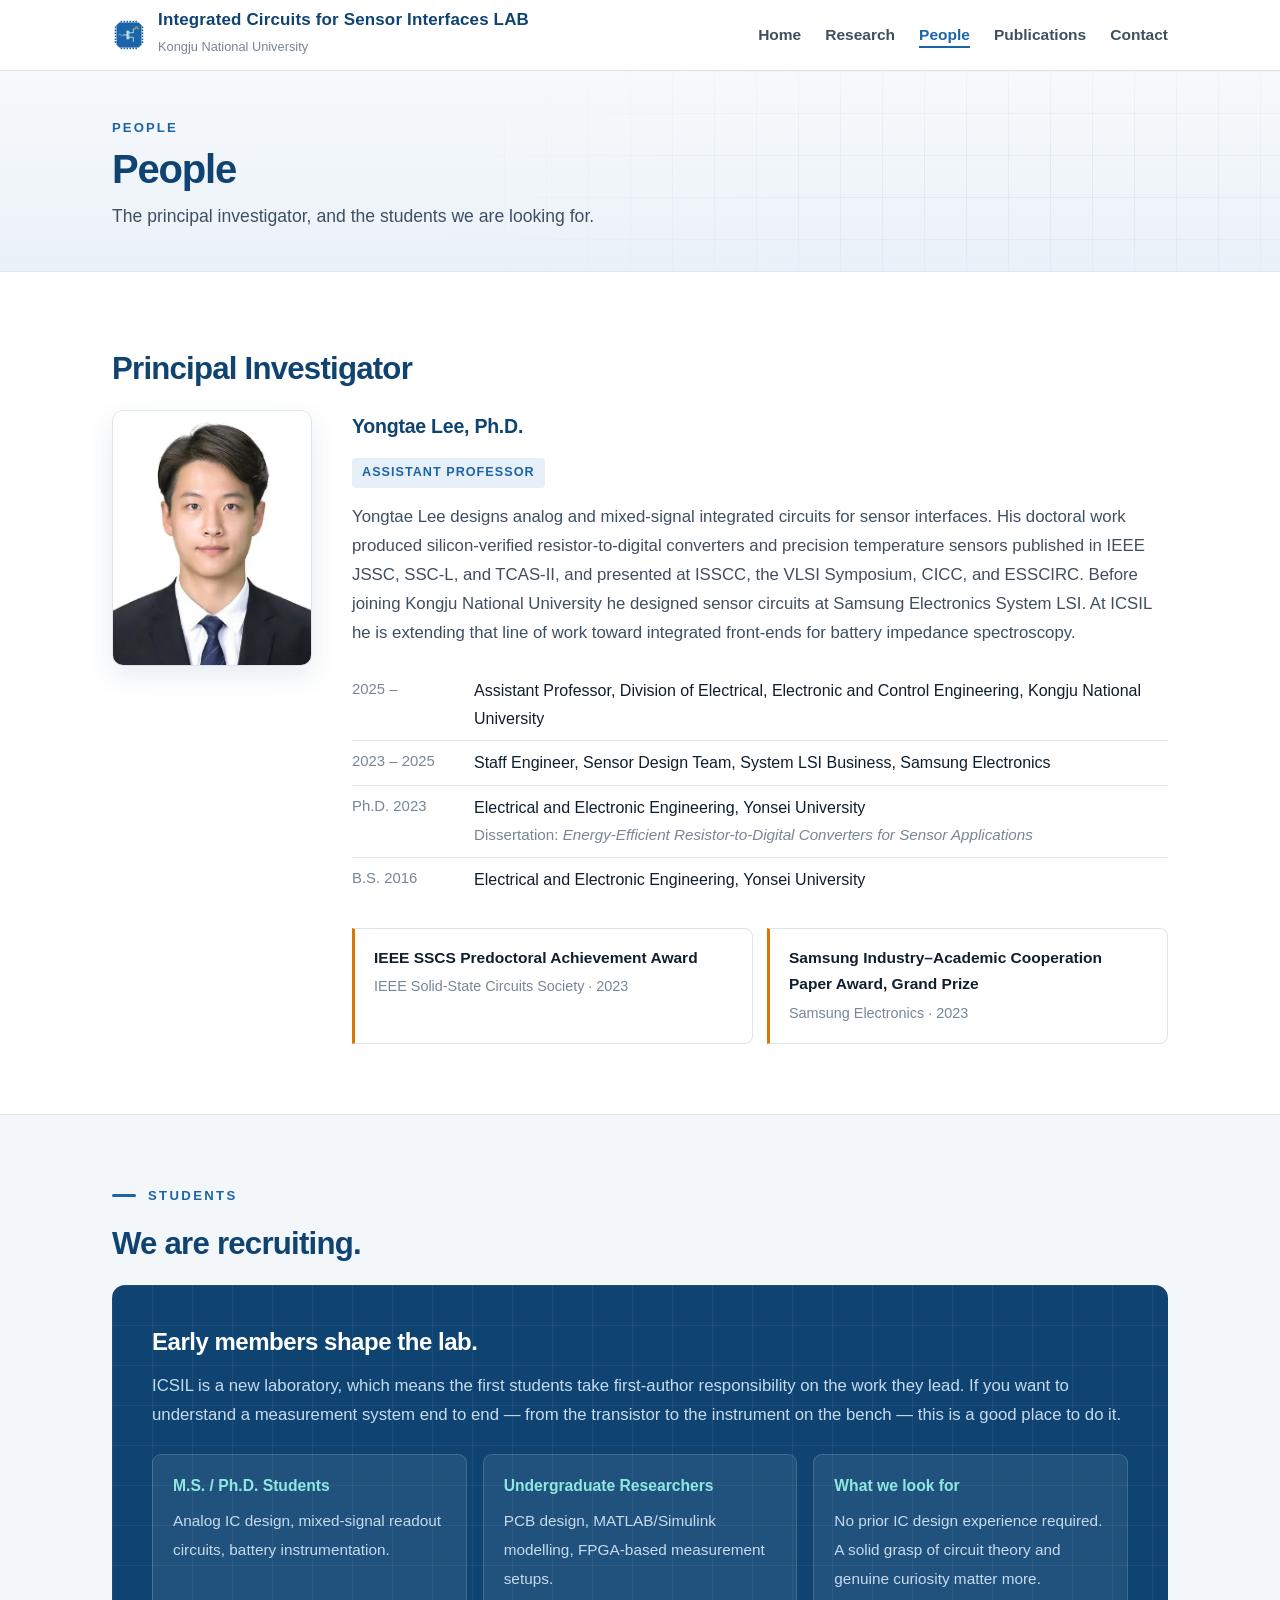
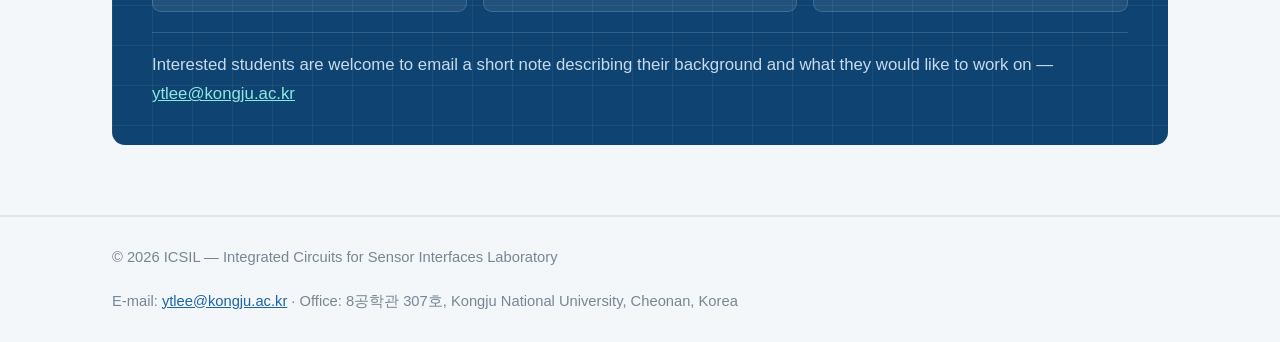
==== people.html @ d22d19e4 "Add files via upload" ====
<!DOCTYPE html>
<html lang="en">
<head>
<meta charset="UTF-8">
<meta name="viewport" content="width=device-width, initial-scale=1.0">
<title>People — ICSIL</title>
<meta name="description" content="ICSIL at Kongju National University designs low-power CMOS analog front-ends for sensor interfaces.">
<link rel="icon" href="img/favicon.svg" type="image/svg+xml">
<link rel="stylesheet" href="style.css">
</head>
<body>
<nav>
  <div class="wrap">
    <a class="brand" href="index.html">
      <svg viewBox="0 0 300 300" aria-hidden="true">
        <g fill="#1b64a8">
          <rect x="76" y="24" width="14" height="15" rx="2"/><rect x="102" y="24" width="14" height="15" rx="2"/>
          <rect x="128" y="24" width="14" height="15" rx="2"/><rect x="154" y="24" width="14" height="15" rx="2"/>
          <rect x="180" y="24" width="14" height="15" rx="2"/><rect x="206" y="24" width="14" height="15" rx="2"/>
          <rect x="76" y="261" width="14" height="15" rx="2"/><rect x="102" y="261" width="14" height="15" rx="2"/>
          <rect x="128" y="261" width="14" height="15" rx="2"/><rect x="154" y="261" width="14" height="15" rx="2"/>
          <rect x="180" y="261" width="14" height="15" rx="2"/><rect x="206" y="261" width="14" height="15" rx="2"/>
          <rect x="24" y="76" width="15" height="14" rx="2"/><rect x="24" y="102" width="15" height="14" rx="2"/>
          <rect x="24" y="128" width="15" height="14" rx="2"/><rect x="24" y="154" width="15" height="14" rx="2"/>
          <rect x="24" y="180" width="15" height="14" rx="2"/><rect x="24" y="206" width="15" height="14" rx="2"/>
          <rect x="261" y="76" width="15" height="14" rx="2"/><rect x="261" y="102" width="15" height="14" rx="2"/>
          <rect x="261" y="128" width="15" height="14" rx="2"/><rect x="261" y="154" width="15" height="14" rx="2"/>
          <rect x="261" y="180" width="15" height="14" rx="2"/><rect x="261" y="206" width="15" height="14" rx="2"/>
        </g>
        <path d="M64 40 H236 L260 64 V236 L236 260 H64 L40 236 V64 Z" fill="#1b64a8"/>
        <path d="M60 150 q9 -17 18 0 t18 0" fill="none" stroke="#9defe4" stroke-width="5" stroke-linecap="round"/>
        <line x1="100" y1="150" x2="134" y2="150" stroke="#fff" stroke-width="6" stroke-linecap="round"/>
        <line x1="134" y1="116" x2="134" y2="184" stroke="#fff" stroke-width="10" stroke-linecap="round"/>
        <line x1="148" y1="116" x2="148" y2="184" stroke="#9defe4" stroke-width="10" stroke-linecap="round"/>
        <path d="M148 130 H188 V96" fill="none" stroke="#fff" stroke-width="6" stroke-linecap="round" stroke-linejoin="round"/>
        <path d="M148 170 H188 V206" fill="none" stroke="#fff" stroke-width="6" stroke-linecap="round" stroke-linejoin="round"/>
        <path d="M196 96 h13 v-18 h14 v18 h13" fill="none" stroke="#ffbe52" stroke-width="6" stroke-linecap="round" stroke-linejoin="round"/>
      </svg>
      <span><b>Integrated Circuits for Sensor Interfaces LAB</b><i>Kongju National University</i></span>
    </a>
    <ul class="navlinks">
      <li><a href="index.html">Home</a></li>
      <li><a href="research.html">Research</a></li>
      <li><a class="active" href="people.html">People</a></li>
      <li><a href="publications.html">Publications</a></li>
      <li><a href="contact.html">Contact</a></li>
    </ul>
  </div>
</nav>

<header class="pagehead">
  <div class="wrap">
    <div class="crumb">People</div>
    <h1>People</h1>
      <p>The principal investigator, and the students we are looking for.</p>
  </div>
</header>
<section id="pi">
  <div class="wrap">
    <p class="sechead">Principal Investigator</p>
    <div class="pi">
      <img class="photo" src="증명사진.png" alt="Portrait of Professor Yongtae Lee">
      <div>
        <h3>Yongtae Lee, Ph.D.</h3>
        <span class="role">Assistant Professor</span>
        <p style="font-size:1.05rem;color:var(--ink-soft)">
          Yongtae Lee designs analog and mixed-signal integrated circuits for sensor interfaces.
          His doctoral work produced silicon-verified resistor-to-digital converters and precision
          temperature sensors published in IEEE JSSC, SSC-L, and TCAS-II, and presented at ISSCC,
          the VLSI Symposium, CICC, and ESSCIRC. Before joining Kongju National University he
          designed sensor circuits at Samsung Electronics System LSI. At ICSIL he is extending that
          line of work toward integrated front-ends for battery impedance spectroscopy.
        </p>
        <ul class="cv">
          <li><span class="yr">2025 &ndash;</span><span>Assistant Professor, Division of Electrical, Electronic and Control Engineering, Kongju National University</span></li>
          <li><span class="yr">2023 &ndash; 2025</span><span>Staff Engineer, Sensor Design Team, System LSI Business, Samsung Electronics</span></li>
          <li><span class="yr">Ph.D. 2023</span><span>Electrical and Electronic Engineering, Yonsei University<br><span style="color:var(--ink-faint);font-size:.95rem">Dissertation: <em>Energy-Efficient Resistor-to-Digital Converters for Sensor Applications</em></span></span></li>
          <li><span class="yr">B.S. 2016</span><span>Electrical and Electronic Engineering, Yonsei University</span></li>
        </ul>
        <div class="awards">
          <div class="award">
            <b>IEEE SSCS Predoctoral Achievement Award</b>
            <span>IEEE Solid-State Circuits Society &middot; 2023</span>
          </div>
          <div class="award">
            <b>Samsung Industry&ndash;Academic Cooperation Paper Award, Grand Prize</b>
            <span>Samsung Electronics &middot; 2023</span>
          </div>
        </div>
      </div>
    </div>
  </div>
</section>
<section id="students" class="alt">
  <div class="wrap">
    <div class="h2"><span class="bar"></span><h2>Students</h2></div>
    <p class="sechead">We are recruiting.</p>
    <div class="recruit">
      <h3>Early members shape the lab.</h3>
      <p>
        ICSIL is a new laboratory, which means the first students take first-author responsibility
        on the work they lead. If you want to understand a measurement system end to end — from the
        transistor to the instrument on the bench — this is a good place to do it.
      </p>
      <div class="roles">
        <div class="role-card">
          <b>M.S. / Ph.D. Students</b>
          <span>Analog IC design, mixed-signal readout circuits, battery instrumentation.</span>
        </div>
        <div class="role-card">
          <b>Undergraduate Researchers</b>
          <span>PCB design, MATLAB/Simulink modelling, FPGA-based measurement setups.</span>
        </div>
        <div class="role-card">
          <b>What we look for</b>
          <span>No prior IC design experience required. A solid grasp of circuit theory and genuine curiosity matter more.</span>
        </div>
      </div>
      <p class="note">
        Interested students are welcome to email a short note describing their background and what
        they would like to work on &mdash; <a href="mailto:ytlee@kongju.ac.kr">ytlee@kongju.ac.kr</a>
      </p>
    </div>
  </div>
</section>

<footer>
  <div class="wrap">
    <span>&copy; 2026 ICSIL &mdash; Integrated Circuits for Sensor Interfaces Laboratory</span>
    <span>E-mail: <a href="mailto:ytlee@kongju.ac.kr">ytlee@kongju.ac.kr</a> &middot; Office: 8공학관 307호, Kongju National University, Cheonan, Korea</span>
  </div>
</footer>

</body>
</html>
---- style.css ----
:root{
  --bg:#ffffff;
  --bg-alt:#f4f7fa;
  --ink:#0f1f2e;
  --ink-soft:#3f4f60;
  --ink-faint:#778696;
  --line:#dde5ec;

  --blue:#1b64a8;
  --blue-deep:#0f4372;
  --blue-tint:#e7f0f9;
  --teal:#0e9c93;
  --teal-tint:#dff3f1;
  --amber:#d97706;
  --amber-tint:#fdefda;
  --max:1120px;
}
*{box-sizing:border-box;margin:0;padding:0}
html{scroll-behavior:smooth}
body{
  font-family:-apple-system,BlinkMacSystemFont,"Segoe UI","Helvetica Neue",Arial,sans-serif;
  color:var(--ink);background:var(--bg);font-size:17px;line-height:1.72;-webkit-font-smoothing:antialiased;
}
.wrap{max-width:var(--max);margin:0 auto;padding:0 32px}
a{color:var(--blue)}

/* ---------- nav ---------- */
nav{
  position:sticky;top:0;z-index:60;background:rgba(255,255,255,.95);
  backdrop-filter:blur(10px);border-bottom:1px solid var(--line);
}
nav .wrap{display:flex;align-items:center;justify-content:space-between;height:70px;gap:24px}
.brand{display:flex;align-items:center;gap:12px;text-decoration:none;white-space:nowrap}
.brand svg{width:34px;height:34px;flex:none;display:block}
.brand b{font-weight:750;font-size:1.06rem;letter-spacing:.01em;color:var(--blue-deep);display:block;line-height:1.2}
.brand i{font-style:normal;font-weight:400;color:var(--ink-faint);font-size:.8rem}
.navlinks{display:flex;gap:24px;list-style:none;flex-wrap:wrap}
.navlinks a{color:var(--ink-soft);text-decoration:none;font-size:.97rem;font-weight:550;padding-bottom:3px;border-bottom:2px solid transparent}
.navlinks a:hover{color:var(--blue);border-bottom-color:var(--blue)}

/* ---------- banner ---------- */
header.banner{
  position:relative;overflow:hidden;
  background:linear-gradient(180deg,#f7fafc 0%,#eaf1f8 100%);
  border-bottom:1px solid var(--line);
}
header.banner::before{
  content:"";position:absolute;inset:0;pointer-events:none;
  background-image:
    linear-gradient(rgba(27,100,168,.08) 1px,transparent 1px),
    linear-gradient(90deg,rgba(27,100,168,.08) 1px,transparent 1px);
  background-size:42px 42px;
  mask-image:radial-gradient(ellipse 70% 90% at 70% 50%,#000,transparent 70%);
  -webkit-mask-image:radial-gradient(ellipse 70% 90% at 70% 50%,#000,transparent 70%);
}
.banner-inner{
  position:relative;z-index:2;display:flex;align-items:center;justify-content:center;
  gap:44px;padding:64px 0;flex-wrap:wrap;
}
.banner-inner svg{width:150px;height:150px;flex:none}
.banner-text h1{
  font-size:2.9rem;font-weight:800;letter-spacing:-.03em;color:var(--blue-deep);line-height:1.1;margin-bottom:8px;
}
.banner-text p{font-size:1.16rem;color:var(--blue);font-weight:550;letter-spacing:.01em}
.banner-text small{display:block;margin-top:12px;font-size:.94rem;color:var(--ink-faint);font-weight:400}

/* ---------- sections ---------- */
section{padding:70px 0}
section.alt{background:var(--bg-alt);border-top:1px solid var(--line);border-bottom:1px solid var(--line)}
.h2{display:flex;align-items:center;gap:12px;margin-bottom:10px}
.h2 .bar{width:24px;height:3px;border-radius:2px;background:var(--blue)}
h2{font-size:.82rem;font-weight:800;letter-spacing:.18em;text-transform:uppercase;color:var(--blue)}
.sechead{font-size:1.95rem;font-weight:760;letter-spacing:-.025em;margin-bottom:14px;color:var(--blue-deep)}
.secsub{font-size:1.08rem;color:var(--ink-soft);max-width:68ch;margin-bottom:34px}
h3{font-size:1.22rem;font-weight:690;margin-bottom:9px;letter-spacing:-.012em;color:var(--blue-deep)}

/* ---------- welcome ---------- */
.welcome p{font-size:1.12rem;color:var(--ink-soft);text-align:justify;text-justify:inter-word;hyphens:auto;margin-bottom:17px}
.welcome p:first-of-type{color:var(--ink);font-size:1.32rem;font-weight:600;line-height:1.5;text-align:left;margin-bottom:22px}
.welcome strong{color:var(--blue-deep);font-weight:650}

/* ---------- news ---------- */
.news{display:grid;grid-template-columns:repeat(auto-fit,minmax(280px,1fr));gap:24px}
.newsitem{background:#fff;border:1px solid var(--line);border-radius:10px;overflow:hidden;
  transition:transform .18s ease,box-shadow .18s ease}
.newsitem:hover{transform:translateY(-3px);box-shadow:0 14px 32px rgba(15,67,114,.10)}
.newsitem .thumb{width:100%;aspect-ratio:16/9;object-fit:cover;display:block;background:var(--blue-tint)}
.newsitem .thumb.mark{object-fit:contain;padding:22px;background:var(--blue-tint)}
.newsitem .meta{padding:18px 22px 22px}
.newsdate{font-size:.78rem;font-weight:800;letter-spacing:.1em;color:var(--blue);
  background:var(--blue-tint);padding:3px 9px;border-radius:4px;display:inline-block;margin-bottom:10px}
.newsitem h3{font-size:1.13rem;margin-bottom:6px}
.newsitem p{font-size:.97rem;color:var(--ink-soft)}
.newsitem.empty{border-style:dashed;background:transparent;box-shadow:none}
.newsitem.empty:hover{transform:none;box-shadow:none}
.newsitem.empty .slot{
  display:flex;align-items:center;justify-content:center;min-height:200px;
  color:var(--ink-faint);font-size:.95rem;text-align:center;padding:20px;
}

/* news archive list */
.newslist{list-style:none;margin-top:38px;border-top:1px solid var(--line)}
.newslist li{
  display:flex;gap:20px;align-items:baseline;padding:11px 4px;
  border-bottom:1px solid var(--line);font-size:1.01rem;
}
.newslist li:hover{background:rgba(27,100,168,.035)}
.newslist .d{
  flex:none;min-width:88px;font-variant-numeric:tabular-nums;font-size:.92rem;font-weight:750;
  color:var(--blue);letter-spacing:.01em;
}
.newslist .t{color:var(--ink-soft)}
.newslist .t b{color:var(--ink);font-weight:650}

/* ---------- research ---------- */
.grid{display:grid;grid-template-columns:repeat(auto-fit,minmax(300px,1fr));gap:22px}
.card{background:#fff;border:1px solid var(--line);border-radius:11px;padding:0 0 26px;overflow:hidden;
  transition:transform .18s ease,box-shadow .18s ease}
.card:hover{transform:translateY(-3px);box-shadow:0 14px 34px rgba(15,67,114,.10)}
.card .top{height:4px}
.card .body{padding:24px 26px 0}
.card p{font-size:1.01rem;color:var(--ink-soft)}
.tag{display:inline-block;font-size:.72rem;font-weight:800;letter-spacing:.12em;text-transform:uppercase;
  padding:4px 9px;border-radius:4px;margin-bottom:12px}
.c1 .top{background:var(--teal)}  .c1 .tag{color:#0a7c74;background:var(--teal-tint)}
.c2 .top{background:var(--blue)}  .c2 .tag{color:var(--blue);background:var(--blue-tint)}
.c3 .top{background:var(--amber)} .c3 .tag{color:#a75d05;background:var(--amber-tint)}
.card figure{margin:18px 26px 0}
.card figure img,.card figure svg{width:100%;border-radius:7px;border:1px solid var(--line);display:block;background:#fff}
.card figcaption{font-size:.83rem;color:var(--ink-faint);margin-top:7px}

/* ---------- publications ---------- */
.pubgroup{margin-bottom:36px}
.pubgroup h4{font-size:.8rem;font-weight:800;letter-spacing:.14em;text-transform:uppercase;
  color:var(--blue-deep);padding-bottom:9px;border-bottom:2px solid var(--line);margin-bottom:4px}
ol.pubs{list-style:none;counter-reset:pub}
ol.pubs li{counter-increment:pub;position:relative;padding:17px 0 17px 46px;
  border-bottom:1px solid var(--line);font-size:1.02rem}
ol.pubs li:last-child{border-bottom:none}
ol.pubs li::before{content:counter(pub);position:absolute;left:0;top:19px;width:26px;height:26px;
  display:flex;align-items:center;justify-content:center;border-radius:6px;
  background:#fff;border:1px solid var(--line);color:var(--ink-faint);
  font-size:.82rem;font-weight:700;font-variant-numeric:tabular-nums}
.pubtitle{font-weight:650;display:block;margin-bottom:4px;letter-spacing:-.008em}
.pubmeta{color:var(--ink-soft);font-size:.95rem}
.pubmeta .me{color:var(--blue);font-weight:780}
.venue{font-style:italic;color:var(--ink)}
.badge{display:inline-block;font-size:.71rem;font-weight:800;letter-spacing:.07em;text-transform:uppercase;
  padding:2px 8px;border-radius:99px;margin-left:7px;vertical-align:2px;
  background:var(--blue-tint);color:var(--blue)}
.badge.b2{background:var(--teal-tint);color:#0a7c74}

/* ---------- people ---------- */
.pi{display:grid;grid-template-columns:200px 1fr;gap:40px;align-items:start}
.photo{width:100%;border-radius:11px;display:block;border:1px solid var(--line);
  box-shadow:0 10px 28px rgba(15,67,114,.10)}
.role{display:inline-block;font-size:.79rem;font-weight:700;letter-spacing:.08em;text-transform:uppercase;
  color:var(--blue);background:var(--blue-tint);padding:4px 10px;border-radius:4px;margin:6px 0 15px}
.cv{list-style:none;margin-top:22px;font-size:1rem}
.cv li{padding:8px 0;border-bottom:1px solid var(--line);display:flex;gap:18px}
.cv li:last-child{border-bottom:none}
.cv .yr{color:var(--ink-faint);min-width:104px;font-variant-numeric:tabular-nums;font-size:.93rem;flex:none}
.awards{display:grid;grid-template-columns:repeat(auto-fit,minmax(250px,1fr));gap:14px;margin-top:26px}
.award{border:1px solid var(--line);border-left:3px solid var(--amber);border-radius:0 8px 8px 0;
  padding:16px 19px;background:#fff;font-size:.97rem}
.award b{display:block;font-weight:680;margin-bottom:2px}
.award span{color:var(--ink-faint);font-size:.9rem}

/* ---------- recruiting ---------- */
.recruit{background:var(--blue-deep);color:#fff;border-radius:13px;padding:36px 40px;position:relative;overflow:hidden}
.recruit::after{content:"";position:absolute;inset:0;pointer-events:none;
  background-image:linear-gradient(rgba(255,255,255,.06) 1px,transparent 1px),
    linear-gradient(90deg,rgba(255,255,255,.06) 1px,transparent 1px);background-size:40px 40px}
.recruit>*{position:relative;z-index:2}
.recruit h3{font-size:1.5rem;letter-spacing:-.02em;margin-bottom:10px;color:#fff}
.recruit p{color:#c6dced;font-size:1.05rem}
.roles{display:grid;grid-template-columns:repeat(auto-fit,minmax(230px,1fr));gap:16px;margin:24px 0 20px}
.role-card{background:rgba(255,255,255,.08);border:1px solid rgba(255,255,255,.15);border-radius:9px;padding:18px 20px}
.role-card b{display:block;color:#8fe8df;font-size:.98rem;font-weight:700;margin-bottom:6px}
.role-card span{font-size:.96rem;color:#c6dced}
.note{font-size:1rem;color:#b6cee0;border-top:1px solid rgba(255,255,255,.15);padding-top:18px}
.note a{color:#8fe8df}

/* ---------- contact ---------- */
.contactgrid{display:grid;grid-template-columns:1fr 1fr;gap:36px;align-items:start}
.mapbox{border:1px solid var(--line);border-radius:11px;overflow:hidden;background:var(--bg-alt)}
.mapbox iframe{width:100%;height:300px;border:0;display:block}
.contact{display:grid;gap:24px;font-size:1.03rem}
.contact dt{font-size:.77rem;font-weight:800;letter-spacing:.12em;text-transform:uppercase;color:var(--blue);margin-bottom:6px}
.contact dd{color:var(--ink-soft);line-height:1.55}
.contact a{text-decoration:none}
.contact a:hover{text-decoration:underline}

footer{padding:28px 0;font-size:.92rem;color:var(--ink-faint);border-top:1px solid var(--line);background:var(--bg-alt)}
footer .wrap{display:flex;justify-content:space-between;gap:18px;flex-wrap:wrap}

@media(max-width:860px){
  .banner-inner{gap:28px;padding:48px 0;flex-direction:column;text-align:center}
  .banner-inner svg{width:112px;height:112px}
  .banner-text h1{font-size:2rem}
  .contactgrid{grid-template-columns:1fr;gap:26px}
}
@media(max-width:720px){
  .wrap{padding:0 20px}
  section{padding:52px 0}
  .pi{grid-template-columns:1fr;gap:24px}
  .photo{max-width:180px}
  nav .wrap{height:auto;padding-top:12px;padding-bottom:12px;flex-direction:column;align-items:flex-start}
  .navlinks{gap:16px}
  .recruit{padding:26px 22px}
}

/* ---------- multipage additions ---------- */
.navlinks a.active{color:var(--blue);border-bottom-color:var(--blue)}
.pagehead{
  position:relative;overflow:hidden;
  background:linear-gradient(180deg,#f7fafc 0%,#eaf1f8 100%);
  border-bottom:1px solid var(--line);
}
.pagehead::before{
  content:"";position:absolute;inset:0;pointer-events:none;
  background-image:
    linear-gradient(rgba(27,100,168,.08) 1px,transparent 1px),
    linear-gradient(90deg,rgba(27,100,168,.08) 1px,transparent 1px);
  background-size:42px 42px;
  mask-image:radial-gradient(ellipse 70% 120% at 80% 50%,#000,transparent 72%);
  -webkit-mask-image:radial-gradient(ellipse 70% 120% at 80% 50%,#000,transparent 72%);
}
.pagehead .wrap{position:relative;z-index:2;padding:46px 32px 40px}
.pagehead .crumb{font-size:.82rem;font-weight:800;letter-spacing:.16em;text-transform:uppercase;color:var(--blue);margin-bottom:8px}
.pagehead h1{font-size:2.5rem;font-weight:800;letter-spacing:-.03em;color:var(--blue-deep);line-height:1.08}
.pagehead p{font-size:1.1rem;color:var(--ink-soft);margin-top:10px;max-width:70ch}
@media(max-width:720px){
  .pagehead .wrap{padding:34px 20px 30px}
  .pagehead h1{font-size:1.9rem}
}
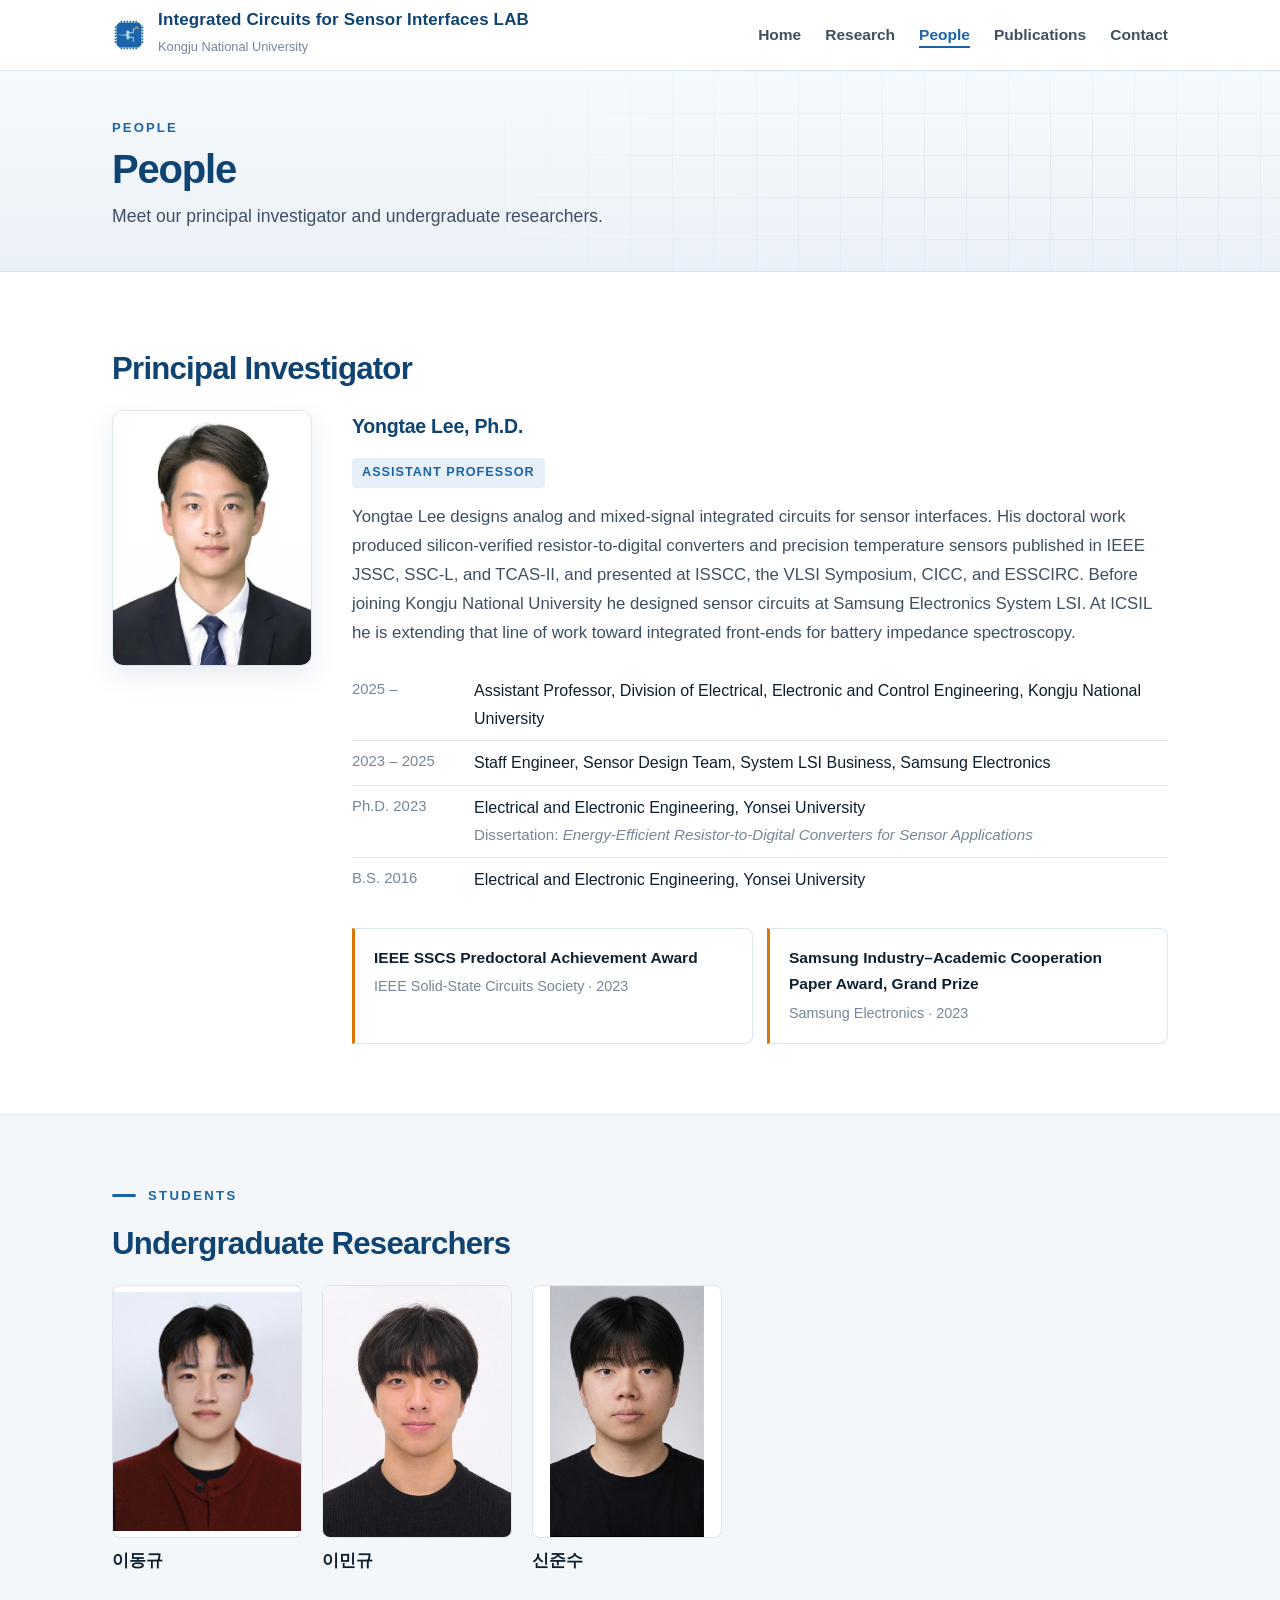
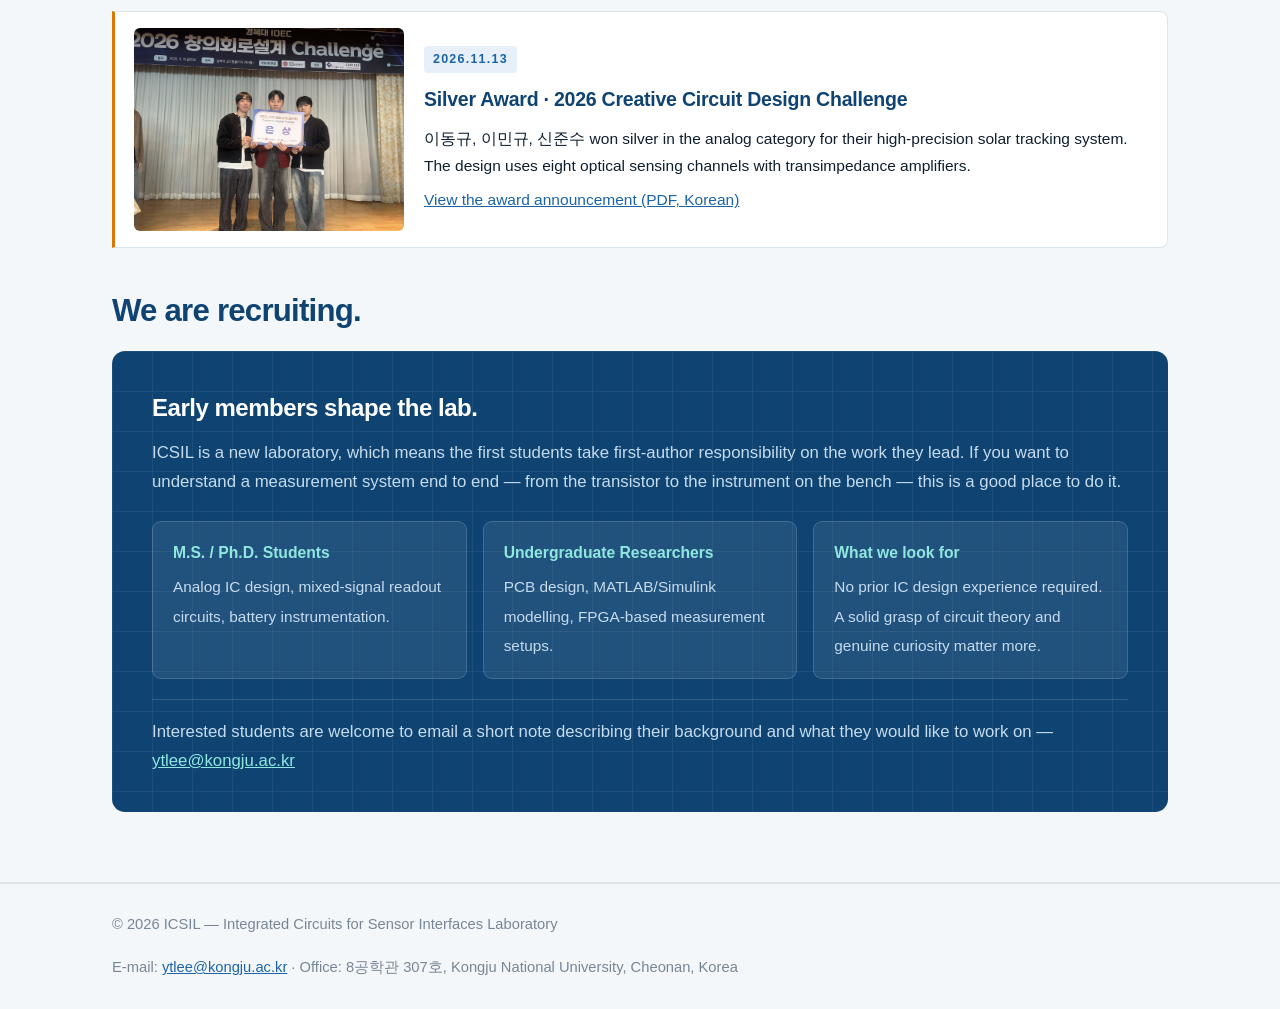
==== commit 31175670: "Add files via upload" ====
--- a/people.html
+++ b/people.html
@@ -1,135 +1,150 @@
-<!DOCTYPE html>
-<html lang="en">
-<head>
-<meta charset="UTF-8">
-<meta name="viewport" content="width=device-width, initial-scale=1.0">
-<title>People — ICSIL</title>
-<meta name="description" content="ICSIL at Kongju National University designs low-power CMOS analog front-ends for sensor interfaces.">
-<link rel="icon" href="img/favicon.svg" type="image/svg+xml">
-<link rel="stylesheet" href="style.css">
-</head>
-<body>
-<nav>
-  <div class="wrap">
-    <a class="brand" href="index.html">
-      <svg viewBox="0 0 300 300" aria-hidden="true">
-        <g fill="#1b64a8">
-          <rect x="76" y="24" width="14" height="15" rx="2"/><rect x="102" y="24" width="14" height="15" rx="2"/>
-          <rect x="128" y="24" width="14" height="15" rx="2"/><rect x="154" y="24" width="14" height="15" rx="2"/>
-          <rect x="180" y="24" width="14" height="15" rx="2"/><rect x="206" y="24" width="14" height="15" rx="2"/>
-          <rect x="76" y="261" width="14" height="15" rx="2"/><rect x="102" y="261" width="14" height="15" rx="2"/>
-          <rect x="128" y="261" width="14" height="15" rx="2"/><rect x="154" y="261" width="14" height="15" rx="2"/>
-          <rect x="180" y="261" width="14" height="15" rx="2"/><rect x="206" y="261" width="14" height="15" rx="2"/>
-          <rect x="24" y="76" width="15" height="14" rx="2"/><rect x="24" y="102" width="15" height="14" rx="2"/>
-          <rect x="24" y="128" width="15" height="14" rx="2"/><rect x="24" y="154" width="15" height="14" rx="2"/>
-          <rect x="24" y="180" width="15" height="14" rx="2"/><rect x="24" y="206" width="15" height="14" rx="2"/>
-          <rect x="261" y="76" width="15" height="14" rx="2"/><rect x="261" y="102" width="15" height="14" rx="2"/>
-          <rect x="261" y="128" width="15" height="14" rx="2"/><rect x="261" y="154" width="15" height="14" rx="2"/>
-          <rect x="261" y="180" width="15" height="14" rx="2"/><rect x="261" y="206" width="15" height="14" rx="2"/>
-        </g>
-        <path d="M64 40 H236 L260 64 V236 L236 260 H64 L40 236 V64 Z" fill="#1b64a8"/>
-        <path d="M60 150 q9 -17 18 0 t18 0" fill="none" stroke="#9defe4" stroke-width="5" stroke-linecap="round"/>
-        <line x1="100" y1="150" x2="134" y2="150" stroke="#fff" stroke-width="6" stroke-linecap="round"/>
-        <line x1="134" y1="116" x2="134" y2="184" stroke="#fff" stroke-width="10" stroke-linecap="round"/>
-        <line x1="148" y1="116" x2="148" y2="184" stroke="#9defe4" stroke-width="10" stroke-linecap="round"/>
-        <path d="M148 130 H188 V96" fill="none" stroke="#fff" stroke-width="6" stroke-linecap="round" stroke-linejoin="round"/>
-        <path d="M148 170 H188 V206" fill="none" stroke="#fff" stroke-width="6" stroke-linecap="round" stroke-linejoin="round"/>
-        <path d="M196 96 h13 v-18 h14 v18 h13" fill="none" stroke="#ffbe52" stroke-width="6" stroke-linecap="round" stroke-linejoin="round"/>
-      </svg>
-      <span><b>Integrated Circuits for Sensor Interfaces LAB</b><i>Kongju National University</i></span>
-    </a>
-    <ul class="navlinks">
-      <li><a href="index.html">Home</a></li>
-      <li><a href="research.html">Research</a></li>
-      <li><a class="active" href="people.html">People</a></li>
-      <li><a href="publications.html">Publications</a></li>
-      <li><a href="contact.html">Contact</a></li>
-    </ul>
-  </div>
-</nav>
-
-<header class="pagehead">
-  <div class="wrap">
-    <div class="crumb">People</div>
-    <h1>People</h1>
-      <p>The principal investigator, and the students we are looking for.</p>
-  </div>
-</header>
-<section id="pi">
-  <div class="wrap">
-    <p class="sechead">Principal Investigator</p>
-    <div class="pi">
-      <img class="photo" src="증명사진.png" alt="Portrait of Professor Yongtae Lee">
-      <div>
-        <h3>Yongtae Lee, Ph.D.</h3>
-        <span class="role">Assistant Professor</span>
-        <p style="font-size:1.05rem;color:var(--ink-soft)">
-          Yongtae Lee designs analog and mixed-signal integrated circuits for sensor interfaces.
-          His doctoral work produced silicon-verified resistor-to-digital converters and precision
-          temperature sensors published in IEEE JSSC, SSC-L, and TCAS-II, and presented at ISSCC,
-          the VLSI Symposium, CICC, and ESSCIRC. Before joining Kongju National University he
-          designed sensor circuits at Samsung Electronics System LSI. At ICSIL he is extending that
-          line of work toward integrated front-ends for battery impedance spectroscopy.
-        </p>
-        <ul class="cv">
-          <li><span class="yr">2025 &ndash;</span><span>Assistant Professor, Division of Electrical, Electronic and Control Engineering, Kongju National University</span></li>
-          <li><span class="yr">2023 &ndash; 2025</span><span>Staff Engineer, Sensor Design Team, System LSI Business, Samsung Electronics</span></li>
-          <li><span class="yr">Ph.D. 2023</span><span>Electrical and Electronic Engineering, Yonsei University<br><span style="color:var(--ink-faint);font-size:.95rem">Dissertation: <em>Energy-Efficient Resistor-to-Digital Converters for Sensor Applications</em></span></span></li>
-          <li><span class="yr">B.S. 2016</span><span>Electrical and Electronic Engineering, Yonsei University</span></li>
-        </ul>
-        <div class="awards">
-          <div class="award">
-            <b>IEEE SSCS Predoctoral Achievement Award</b>
-            <span>IEEE Solid-State Circuits Society &middot; 2023</span>
-          </div>
-          <div class="award">
-            <b>Samsung Industry&ndash;Academic Cooperation Paper Award, Grand Prize</b>
-            <span>Samsung Electronics &middot; 2023</span>
-          </div>
-        </div>
-      </div>
-    </div>
-  </div>
-</section>
-<section id="students" class="alt">
-  <div class="wrap">
-    <div class="h2"><span class="bar"></span><h2>Students</h2></div>
-    <p class="sechead">We are recruiting.</p>
-    <div class="recruit">
-      <h3>Early members shape the lab.</h3>
-      <p>
-        ICSIL is a new laboratory, which means the first students take first-author responsibility
-        on the work they lead. If you want to understand a measurement system end to end — from the
-        transistor to the instrument on the bench — this is a good place to do it.
-      </p>
-      <div class="roles">
-        <div class="role-card">
-          <b>M.S. / Ph.D. Students</b>
-          <span>Analog IC design, mixed-signal readout circuits, battery instrumentation.</span>
-        </div>
-        <div class="role-card">
-          <b>Undergraduate Researchers</b>
-          <span>PCB design, MATLAB/Simulink modelling, FPGA-based measurement setups.</span>
-        </div>
-        <div class="role-card">
-          <b>What we look for</b>
-          <span>No prior IC design experience required. A solid grasp of circuit theory and genuine curiosity matter more.</span>
-        </div>
-      </div>
-      <p class="note">
-        Interested students are welcome to email a short note describing their background and what
-        they would like to work on &mdash; <a href="mailto:ytlee@kongju.ac.kr">ytlee@kongju.ac.kr</a>
-      </p>
-    </div>
-  </div>
-</section>
-
-<footer>
-  <div class="wrap">
-    <span>&copy; 2026 ICSIL &mdash; Integrated Circuits for Sensor Interfaces Laboratory</span>
-    <span>E-mail: <a href="mailto:ytlee@kongju.ac.kr">ytlee@kongju.ac.kr</a> &middot; Office: 8공학관 307호, Kongju National University, Cheonan, Korea</span>
-  </div>
-</footer>
-
-</body>
-</html>
+<!DOCTYPE html>
+<html lang="en">
+<head>
+<meta charset="UTF-8">
+<meta name="viewport" content="width=device-width, initial-scale=1.0">
+<title>People — ICSIL</title>
+<meta name="description" content="ICSIL at Kongju National University designs low-power CMOS analog front-ends for sensor interfaces.">
+<link rel="icon" href="img/favicon.svg" type="image/svg+xml">
+<link rel="stylesheet" href="style.css">
+</head>
+<body>
+<nav>
+  <div class="wrap">
+    <a class="brand" href="index.html">
+      <svg viewBox="0 0 300 300" aria-hidden="true">
+        <g fill="#1b64a8">
+          <rect x="76" y="24" width="14" height="15" rx="2"/><rect x="102" y="24" width="14" height="15" rx="2"/>
+          <rect x="128" y="24" width="14" height="15" rx="2"/><rect x="154" y="24" width="14" height="15" rx="2"/>
+          <rect x="180" y="24" width="14" height="15" rx="2"/><rect x="206" y="24" width="14" height="15" rx="2"/>
+          <rect x="76" y="261" width="14" height="15" rx="2"/><rect x="102" y="261" width="14" height="15" rx="2"/>
+          <rect x="128" y="261" width="14" height="15" rx="2"/><rect x="154" y="261" width="14" height="15" rx="2"/>
+          <rect x="180" y="261" width="14" height="15" rx="2"/><rect x="206" y="261" width="14" height="15" rx="2"/>
+          <rect x="24" y="76" width="15" height="14" rx="2"/><rect x="24" y="102" width="15" height="14" rx="2"/>
+          <rect x="24" y="128" width="15" height="14" rx="2"/><rect x="24" y="154" width="15" height="14" rx="2"/>
+          <rect x="24" y="180" width="15" height="14" rx="2"/><rect x="24" y="206" width="15" height="14" rx="2"/>
+          <rect x="261" y="76" width="15" height="14" rx="2"/><rect x="261" y="102" width="15" height="14" rx="2"/>
+          <rect x="261" y="128" width="15" height="14" rx="2"/><rect x="261" y="154" width="15" height="14" rx="2"/>
+          <rect x="261" y="180" width="15" height="14" rx="2"/><rect x="261" y="206" width="15" height="14" rx="2"/>
+        </g>
+        <path d="M64 40 H236 L260 64 V236 L236 260 H64 L40 236 V64 Z" fill="#1b64a8"/>
+        <path d="M60 150 q9 -17 18 0 t18 0" fill="none" stroke="#9defe4" stroke-width="5" stroke-linecap="round"/>
+        <line x1="100" y1="150" x2="134" y2="150" stroke="#fff" stroke-width="6" stroke-linecap="round"/>
+        <line x1="134" y1="116" x2="134" y2="184" stroke="#fff" stroke-width="10" stroke-linecap="round"/>
+        <line x1="148" y1="116" x2="148" y2="184" stroke="#9defe4" stroke-width="10" stroke-linecap="round"/>
+        <path d="M148 130 H188 V96" fill="none" stroke="#fff" stroke-width="6" stroke-linecap="round" stroke-linejoin="round"/>
+        <path d="M148 170 H188 V206" fill="none" stroke="#fff" stroke-width="6" stroke-linecap="round" stroke-linejoin="round"/>
+        <path d="M196 96 h13 v-18 h14 v18 h13" fill="none" stroke="#ffbe52" stroke-width="6" stroke-linecap="round" stroke-linejoin="round"/>
+      </svg>
+      <span><b>Integrated Circuits for Sensor Interfaces LAB</b><i>Kongju National University</i></span>
+    </a>
+    <ul class="navlinks">
+      <li><a href="index.html">Home</a></li>
+      <li><a href="research.html">Research</a></li>
+      <li><a class="active" href="people.html">People</a></li>
+      <li><a href="publications.html">Publications</a></li>
+      <li><a href="contact.html">Contact</a></li>
+    </ul>
+  </div>
+</nav>
+
+<header class="pagehead">
+  <div class="wrap">
+    <div class="crumb">People</div>
+    <h1>People</h1>
+      <p>Meet our principal investigator and undergraduate researchers.</p>
+  </div>
+</header>
+<section id="pi">
+  <div class="wrap">
+    <p class="sechead">Principal Investigator</p>
+    <div class="pi">
+      <img class="photo" src="증명사진.png" alt="Portrait of Professor Yongtae Lee">
+      <div>
+        <h3>Yongtae Lee, Ph.D.</h3>
+        <span class="role">Assistant Professor</span>
+        <p style="font-size:1.05rem;color:var(--ink-soft)">
+          Yongtae Lee designs analog and mixed-signal integrated circuits for sensor interfaces.
+          His doctoral work produced silicon-verified resistor-to-digital converters and precision
+          temperature sensors published in IEEE JSSC, SSC-L, and TCAS-II, and presented at ISSCC,
+          the VLSI Symposium, CICC, and ESSCIRC. Before joining Kongju National University he
+          designed sensor circuits at Samsung Electronics System LSI. At ICSIL he is extending that
+          line of work toward integrated front-ends for battery impedance spectroscopy.
+        </p>
+        <ul class="cv">
+          <li><span class="yr">2025 &ndash;</span><span>Assistant Professor, Division of Electrical, Electronic and Control Engineering, Kongju National University</span></li>
+          <li><span class="yr">2023 &ndash; 2025</span><span>Staff Engineer, Sensor Design Team, System LSI Business, Samsung Electronics</span></li>
+          <li><span class="yr">Ph.D. 2023</span><span>Electrical and Electronic Engineering, Yonsei University<br><span style="color:var(--ink-faint);font-size:.95rem">Dissertation: <em>Energy-Efficient Resistor-to-Digital Converters for Sensor Applications</em></span></span></li>
+          <li><span class="yr">B.S. 2016</span><span>Electrical and Electronic Engineering, Yonsei University</span></li>
+        </ul>
+        <div class="awards">
+          <div class="award">
+            <b>IEEE SSCS Predoctoral Achievement Award</b>
+            <span>IEEE Solid-State Circuits Society &middot; 2023</span>
+          </div>
+          <div class="award">
+            <b>Samsung Industry&ndash;Academic Cooperation Paper Award, Grand Prize</b>
+            <span>Samsung Electronics &middot; 2023</span>
+          </div>
+        </div>
+      </div>
+    </div>
+  </div>
+</section>
+<section id="students" class="alt">
+  <div class="wrap">
+    <div class="h2"><span class="bar"></span><h2>Students</h2></div>
+    <h3 class="sechead">Undergraduate Researchers</h3>
+    <div class="student-portraits">
+      <figure><img src="img/donggyu.jpg" alt="" loading="lazy"><figcaption lang="ko">이동규</figcaption></figure>
+      <figure><img src="img/mingyu.jpg" alt="" loading="lazy"><figcaption lang="ko">이민규</figcaption></figure>
+      <figure><img src="img/junsu.jpg" alt="" loading="lazy"><figcaption lang="ko">신준수</figcaption></figure>
+    </div>
+    <article id="student-award-2026" class="award student-award">
+      <img src="img/award-2026.jpg" alt="The three ICSIL students holding their silver award at the ceremony" loading="lazy">
+      <div>
+        <time class="newsdate" datetime="2026-11-13">2026.11.13</time>
+        <h3>Silver Award · 2026 Creative Circuit Design Challenge</h3>
+        <p><span lang="ko">이동규, 이민규, 신준수</span> won silver in the analog category for their high-precision solar tracking system. The design uses eight optical sensing channels with transimpedance amplifiers.</p>
+        <a href="award-2026.pdf">View the award announcement (PDF, Korean)</a>
+      </div>
+    </article>
+    <p class="sechead">We are recruiting.</p>
+    <div class="recruit">
+      <h3>Early members shape the lab.</h3>
+      <p>
+        ICSIL is a new laboratory, which means the first students take first-author responsibility
+        on the work they lead. If you want to understand a measurement system end to end — from the
+        transistor to the instrument on the bench — this is a good place to do it.
+      </p>
+      <div class="roles">
+        <div class="role-card">
+          <b>M.S. / Ph.D. Students</b>
+          <span>Analog IC design, mixed-signal readout circuits, battery instrumentation.</span>
+        </div>
+        <div class="role-card">
+          <b>Undergraduate Researchers</b>
+          <span>PCB design, MATLAB/Simulink modelling, FPGA-based measurement setups.</span>
+        </div>
+        <div class="role-card">
+          <b>What we look for</b>
+          <span>No prior IC design experience required. A solid grasp of circuit theory and genuine curiosity matter more.</span>
+        </div>
+      </div>
+      <p class="note">
+        Interested students are welcome to email a short note describing their background and what
+        they would like to work on &mdash; <a href="mailto:ytlee@kongju.ac.kr">ytlee@kongju.ac.kr</a>
+      </p>
+    </div>
+  </div>
+</section>
+
+<footer>
+  <div class="wrap">
+    <span>&copy; 2026 ICSIL &mdash; Integrated Circuits for Sensor Interfaces Laboratory</span>
+    <span>E-mail: <a href="mailto:ytlee@kongju.ac.kr">ytlee@kongju.ac.kr</a> &middot; Office: 8공학관 307호, Kongju National University, Cheonan, Korea</span>
+  </div>
+</footer>
+
+</body>
+</html>
--- a/style.css
+++ b/style.css
@@ -1,236 +1,259 @@
-:root{
-  --bg:#ffffff;
-  --bg-alt:#f4f7fa;
-  --ink:#0f1f2e;
-  --ink-soft:#3f4f60;
-  --ink-faint:#778696;
-  --line:#dde5ec;
-
-  --blue:#1b64a8;
-  --blue-deep:#0f4372;
-  --blue-tint:#e7f0f9;
-  --teal:#0e9c93;
-  --teal-tint:#dff3f1;
-  --amber:#d97706;
-  --amber-tint:#fdefda;
-  --max:1120px;
-}
-*{box-sizing:border-box;margin:0;padding:0}
-html{scroll-behavior:smooth}
-body{
-  font-family:-apple-system,BlinkMacSystemFont,"Segoe UI","Helvetica Neue",Arial,sans-serif;
-  color:var(--ink);background:var(--bg);font-size:17px;line-height:1.72;-webkit-font-smoothing:antialiased;
-}
-.wrap{max-width:var(--max);margin:0 auto;padding:0 32px}
-a{color:var(--blue)}
-
-/* ---------- nav ---------- */
-nav{
-  position:sticky;top:0;z-index:60;background:rgba(255,255,255,.95);
-  backdrop-filter:blur(10px);border-bottom:1px solid var(--line);
-}
-nav .wrap{display:flex;align-items:center;justify-content:space-between;height:70px;gap:24px}
-.brand{display:flex;align-items:center;gap:12px;text-decoration:none;white-space:nowrap}
-.brand svg{width:34px;height:34px;flex:none;display:block}
-.brand b{font-weight:750;font-size:1.06rem;letter-spacing:.01em;color:var(--blue-deep);display:block;line-height:1.2}
-.brand i{font-style:normal;font-weight:400;color:var(--ink-faint);font-size:.8rem}
-.navlinks{display:flex;gap:24px;list-style:none;flex-wrap:wrap}
-.navlinks a{color:var(--ink-soft);text-decoration:none;font-size:.97rem;font-weight:550;padding-bottom:3px;border-bottom:2px solid transparent}
-.navlinks a:hover{color:var(--blue);border-bottom-color:var(--blue)}
-
-/* ---------- banner ---------- */
-header.banner{
-  position:relative;overflow:hidden;
-  background:linear-gradient(180deg,#f7fafc 0%,#eaf1f8 100%);
-  border-bottom:1px solid var(--line);
-}
-header.banner::before{
-  content:"";position:absolute;inset:0;pointer-events:none;
-  background-image:
-    linear-gradient(rgba(27,100,168,.08) 1px,transparent 1px),
-    linear-gradient(90deg,rgba(27,100,168,.08) 1px,transparent 1px);
-  background-size:42px 42px;
-  mask-image:radial-gradient(ellipse 70% 90% at 70% 50%,#000,transparent 70%);
-  -webkit-mask-image:radial-gradient(ellipse 70% 90% at 70% 50%,#000,transparent 70%);
-}
-.banner-inner{
-  position:relative;z-index:2;display:flex;align-items:center;justify-content:center;
-  gap:44px;padding:64px 0;flex-wrap:wrap;
-}
-.banner-inner svg{width:150px;height:150px;flex:none}
-.banner-text h1{
-  font-size:2.9rem;font-weight:800;letter-spacing:-.03em;color:var(--blue-deep);line-height:1.1;margin-bottom:8px;
-}
-.banner-text p{font-size:1.16rem;color:var(--blue);font-weight:550;letter-spacing:.01em}
-.banner-text small{display:block;margin-top:12px;font-size:.94rem;color:var(--ink-faint);font-weight:400}
-
-/* ---------- sections ---------- */
-section{padding:70px 0}
-section.alt{background:var(--bg-alt);border-top:1px solid var(--line);border-bottom:1px solid var(--line)}
-.h2{display:flex;align-items:center;gap:12px;margin-bottom:10px}
-.h2 .bar{width:24px;height:3px;border-radius:2px;background:var(--blue)}
-h2{font-size:.82rem;font-weight:800;letter-spacing:.18em;text-transform:uppercase;color:var(--blue)}
-.sechead{font-size:1.95rem;font-weight:760;letter-spacing:-.025em;margin-bottom:14px;color:var(--blue-deep)}
-.secsub{font-size:1.08rem;color:var(--ink-soft);max-width:68ch;margin-bottom:34px}
-h3{font-size:1.22rem;font-weight:690;margin-bottom:9px;letter-spacing:-.012em;color:var(--blue-deep)}
-
-/* ---------- welcome ---------- */
-.welcome p{font-size:1.12rem;color:var(--ink-soft);text-align:justify;text-justify:inter-word;hyphens:auto;margin-bottom:17px}
-.welcome p:first-of-type{color:var(--ink);font-size:1.32rem;font-weight:600;line-height:1.5;text-align:left;margin-bottom:22px}
-.welcome strong{color:var(--blue-deep);font-weight:650}
-
-/* ---------- news ---------- */
-.news{display:grid;grid-template-columns:repeat(auto-fit,minmax(280px,1fr));gap:24px}
-.newsitem{background:#fff;border:1px solid var(--line);border-radius:10px;overflow:hidden;
-  transition:transform .18s ease,box-shadow .18s ease}
-.newsitem:hover{transform:translateY(-3px);box-shadow:0 14px 32px rgba(15,67,114,.10)}
-.newsitem .thumb{width:100%;aspect-ratio:16/9;object-fit:cover;display:block;background:var(--blue-tint)}
-.newsitem .thumb.mark{object-fit:contain;padding:22px;background:var(--blue-tint)}
-.newsitem .meta{padding:18px 22px 22px}
-.newsdate{font-size:.78rem;font-weight:800;letter-spacing:.1em;color:var(--blue);
-  background:var(--blue-tint);padding:3px 9px;border-radius:4px;display:inline-block;margin-bottom:10px}
-.newsitem h3{font-size:1.13rem;margin-bottom:6px}
-.newsitem p{font-size:.97rem;color:var(--ink-soft)}
-.newsitem.empty{border-style:dashed;background:transparent;box-shadow:none}
-.newsitem.empty:hover{transform:none;box-shadow:none}
-.newsitem.empty .slot{
-  display:flex;align-items:center;justify-content:center;min-height:200px;
-  color:var(--ink-faint);font-size:.95rem;text-align:center;padding:20px;
-}
-
-/* news archive list */
-.newslist{list-style:none;margin-top:38px;border-top:1px solid var(--line)}
-.newslist li{
-  display:flex;gap:20px;align-items:baseline;padding:11px 4px;
-  border-bottom:1px solid var(--line);font-size:1.01rem;
-}
-.newslist li:hover{background:rgba(27,100,168,.035)}
-.newslist .d{
-  flex:none;min-width:88px;font-variant-numeric:tabular-nums;font-size:.92rem;font-weight:750;
-  color:var(--blue);letter-spacing:.01em;
-}
-.newslist .t{color:var(--ink-soft)}
-.newslist .t b{color:var(--ink);font-weight:650}
-
-/* ---------- research ---------- */
-.grid{display:grid;grid-template-columns:repeat(auto-fit,minmax(300px,1fr));gap:22px}
-.card{background:#fff;border:1px solid var(--line);border-radius:11px;padding:0 0 26px;overflow:hidden;
-  transition:transform .18s ease,box-shadow .18s ease}
-.card:hover{transform:translateY(-3px);box-shadow:0 14px 34px rgba(15,67,114,.10)}
-.card .top{height:4px}
-.card .body{padding:24px 26px 0}
-.card p{font-size:1.01rem;color:var(--ink-soft)}
-.tag{display:inline-block;font-size:.72rem;font-weight:800;letter-spacing:.12em;text-transform:uppercase;
-  padding:4px 9px;border-radius:4px;margin-bottom:12px}
-.c1 .top{background:var(--teal)}  .c1 .tag{color:#0a7c74;background:var(--teal-tint)}
-.c2 .top{background:var(--blue)}  .c2 .tag{color:var(--blue);background:var(--blue-tint)}
-.c3 .top{background:var(--amber)} .c3 .tag{color:#a75d05;background:var(--amber-tint)}
-.card figure{margin:18px 26px 0}
-.card figure img,.card figure svg{width:100%;border-radius:7px;border:1px solid var(--line);display:block;background:#fff}
-.card figcaption{font-size:.83rem;color:var(--ink-faint);margin-top:7px}
-
-/* ---------- publications ---------- */
-.pubgroup{margin-bottom:36px}
-.pubgroup h4{font-size:.8rem;font-weight:800;letter-spacing:.14em;text-transform:uppercase;
-  color:var(--blue-deep);padding-bottom:9px;border-bottom:2px solid var(--line);margin-bottom:4px}
-ol.pubs{list-style:none;counter-reset:pub}
-ol.pubs li{counter-increment:pub;position:relative;padding:17px 0 17px 46px;
-  border-bottom:1px solid var(--line);font-size:1.02rem}
-ol.pubs li:last-child{border-bottom:none}
-ol.pubs li::before{content:counter(pub);position:absolute;left:0;top:19px;width:26px;height:26px;
-  display:flex;align-items:center;justify-content:center;border-radius:6px;
-  background:#fff;border:1px solid var(--line);color:var(--ink-faint);
-  font-size:.82rem;font-weight:700;font-variant-numeric:tabular-nums}
-.pubtitle{font-weight:650;display:block;margin-bottom:4px;letter-spacing:-.008em}
-.pubmeta{color:var(--ink-soft);font-size:.95rem}
-.pubmeta .me{color:var(--blue);font-weight:780}
-.venue{font-style:italic;color:var(--ink)}
-.badge{display:inline-block;font-size:.71rem;font-weight:800;letter-spacing:.07em;text-transform:uppercase;
-  padding:2px 8px;border-radius:99px;margin-left:7px;vertical-align:2px;
-  background:var(--blue-tint);color:var(--blue)}
-.badge.b2{background:var(--teal-tint);color:#0a7c74}
-
-/* ---------- people ---------- */
-.pi{display:grid;grid-template-columns:200px 1fr;gap:40px;align-items:start}
-.photo{width:100%;border-radius:11px;display:block;border:1px solid var(--line);
-  box-shadow:0 10px 28px rgba(15,67,114,.10)}
-.role{display:inline-block;font-size:.79rem;font-weight:700;letter-spacing:.08em;text-transform:uppercase;
-  color:var(--blue);background:var(--blue-tint);padding:4px 10px;border-radius:4px;margin:6px 0 15px}
-.cv{list-style:none;margin-top:22px;font-size:1rem}
-.cv li{padding:8px 0;border-bottom:1px solid var(--line);display:flex;gap:18px}
-.cv li:last-child{border-bottom:none}
-.cv .yr{color:var(--ink-faint);min-width:104px;font-variant-numeric:tabular-nums;font-size:.93rem;flex:none}
-.awards{display:grid;grid-template-columns:repeat(auto-fit,minmax(250px,1fr));gap:14px;margin-top:26px}
-.award{border:1px solid var(--line);border-left:3px solid var(--amber);border-radius:0 8px 8px 0;
-  padding:16px 19px;background:#fff;font-size:.97rem}
-.award b{display:block;font-weight:680;margin-bottom:2px}
-.award span{color:var(--ink-faint);font-size:.9rem}
-
-/* ---------- recruiting ---------- */
-.recruit{background:var(--blue-deep);color:#fff;border-radius:13px;padding:36px 40px;position:relative;overflow:hidden}
-.recruit::after{content:"";position:absolute;inset:0;pointer-events:none;
-  background-image:linear-gradient(rgba(255,255,255,.06) 1px,transparent 1px),
-    linear-gradient(90deg,rgba(255,255,255,.06) 1px,transparent 1px);background-size:40px 40px}
-.recruit>*{position:relative;z-index:2}
-.recruit h3{font-size:1.5rem;letter-spacing:-.02em;margin-bottom:10px;color:#fff}
-.recruit p{color:#c6dced;font-size:1.05rem}
-.roles{display:grid;grid-template-columns:repeat(auto-fit,minmax(230px,1fr));gap:16px;margin:24px 0 20px}
-.role-card{background:rgba(255,255,255,.08);border:1px solid rgba(255,255,255,.15);border-radius:9px;padding:18px 20px}
-.role-card b{display:block;color:#8fe8df;font-size:.98rem;font-weight:700;margin-bottom:6px}
-.role-card span{font-size:.96rem;color:#c6dced}
-.note{font-size:1rem;color:#b6cee0;border-top:1px solid rgba(255,255,255,.15);padding-top:18px}
-.note a{color:#8fe8df}
-
-/* ---------- contact ---------- */
-.contactgrid{display:grid;grid-template-columns:1fr 1fr;gap:36px;align-items:start}
-.mapbox{border:1px solid var(--line);border-radius:11px;overflow:hidden;background:var(--bg-alt)}
-.mapbox iframe{width:100%;height:300px;border:0;display:block}
-.contact{display:grid;gap:24px;font-size:1.03rem}
-.contact dt{font-size:.77rem;font-weight:800;letter-spacing:.12em;text-transform:uppercase;color:var(--blue);margin-bottom:6px}
-.contact dd{color:var(--ink-soft);line-height:1.55}
-.contact a{text-decoration:none}
-.contact a:hover{text-decoration:underline}
-
-footer{padding:28px 0;font-size:.92rem;color:var(--ink-faint);border-top:1px solid var(--line);background:var(--bg-alt)}
-footer .wrap{display:flex;justify-content:space-between;gap:18px;flex-wrap:wrap}
-
-@media(max-width:860px){
-  .banner-inner{gap:28px;padding:48px 0;flex-direction:column;text-align:center}
-  .banner-inner svg{width:112px;height:112px}
-  .banner-text h1{font-size:2rem}
-  .contactgrid{grid-template-columns:1fr;gap:26px}
-}
-@media(max-width:720px){
-  .wrap{padding:0 20px}
-  section{padding:52px 0}
-  .pi{grid-template-columns:1fr;gap:24px}
-  .photo{max-width:180px}
-  nav .wrap{height:auto;padding-top:12px;padding-bottom:12px;flex-direction:column;align-items:flex-start}
-  .navlinks{gap:16px}
-  .recruit{padding:26px 22px}
-}
-
-/* ---------- multipage additions ---------- */
-.navlinks a.active{color:var(--blue);border-bottom-color:var(--blue)}
-.pagehead{
-  position:relative;overflow:hidden;
-  background:linear-gradient(180deg,#f7fafc 0%,#eaf1f8 100%);
-  border-bottom:1px solid var(--line);
-}
-.pagehead::before{
-  content:"";position:absolute;inset:0;pointer-events:none;
-  background-image:
-    linear-gradient(rgba(27,100,168,.08) 1px,transparent 1px),
-    linear-gradient(90deg,rgba(27,100,168,.08) 1px,transparent 1px);
-  background-size:42px 42px;
-  mask-image:radial-gradient(ellipse 70% 120% at 80% 50%,#000,transparent 72%);
-  -webkit-mask-image:radial-gradient(ellipse 70% 120% at 80% 50%,#000,transparent 72%);
-}
-.pagehead .wrap{position:relative;z-index:2;padding:46px 32px 40px}
-.pagehead .crumb{font-size:.82rem;font-weight:800;letter-spacing:.16em;text-transform:uppercase;color:var(--blue);margin-bottom:8px}
-.pagehead h1{font-size:2.5rem;font-weight:800;letter-spacing:-.03em;color:var(--blue-deep);line-height:1.08}
-.pagehead p{font-size:1.1rem;color:var(--ink-soft);margin-top:10px;max-width:70ch}
-@media(max-width:720px){
-  .pagehead .wrap{padding:34px 20px 30px}
-  .pagehead h1{font-size:1.9rem}
-}
+:root{
+  --bg:#ffffff;
+  --bg-alt:#f4f7fa;
+  --ink:#0f1f2e;
+  --ink-soft:#3f4f60;
+  --ink-faint:#778696;
+  --line:#dde5ec;
+
+  --blue:#1b64a8;
+  --blue-deep:#0f4372;
+  --blue-tint:#e7f0f9;
+  --teal:#0e9c93;
+  --teal-tint:#dff3f1;
+  --amber:#d97706;
+  --amber-tint:#fdefda;
+  --max:1120px;
+}
+*{box-sizing:border-box;margin:0;padding:0}
+html{scroll-behavior:smooth}
+body{
+  font-family:-apple-system,BlinkMacSystemFont,"Segoe UI","Helvetica Neue",Arial,sans-serif;
+  color:var(--ink);background:var(--bg);font-size:17px;line-height:1.72;-webkit-font-smoothing:antialiased;
+}
+.wrap{max-width:var(--max);margin:0 auto;padding:0 32px}
+a{color:var(--blue)}
+
+/* ---------- nav ---------- */
+nav{
+  position:sticky;top:0;z-index:60;background:rgba(255,255,255,.95);
+  backdrop-filter:blur(10px);border-bottom:1px solid var(--line);
+}
+nav .wrap{display:flex;align-items:center;justify-content:space-between;height:70px;gap:24px}
+.brand{display:flex;align-items:center;gap:12px;text-decoration:none;white-space:nowrap}
+.brand svg{width:34px;height:34px;flex:none;display:block}
+.brand b{font-weight:750;font-size:1.06rem;letter-spacing:.01em;color:var(--blue-deep);display:block;line-height:1.2}
+.brand i{font-style:normal;font-weight:400;color:var(--ink-faint);font-size:.8rem}
+.navlinks{display:flex;gap:24px;list-style:none;flex-wrap:wrap}
+.navlinks a{color:var(--ink-soft);text-decoration:none;font-size:.97rem;font-weight:550;padding-bottom:3px;border-bottom:2px solid transparent}
+.navlinks a:hover{color:var(--blue);border-bottom-color:var(--blue)}
+
+/* ---------- banner ---------- */
+header.banner{
+  position:relative;overflow:hidden;
+  background:linear-gradient(180deg,#f7fafc 0%,#eaf1f8 100%);
+  border-bottom:1px solid var(--line);
+}
+header.banner::before{
+  content:"";position:absolute;inset:0;pointer-events:none;
+  background-image:
+    linear-gradient(rgba(27,100,168,.08) 1px,transparent 1px),
+    linear-gradient(90deg,rgba(27,100,168,.08) 1px,transparent 1px);
+  background-size:42px 42px;
+  mask-image:radial-gradient(ellipse 70% 90% at 70% 50%,#000,transparent 70%);
+  -webkit-mask-image:radial-gradient(ellipse 70% 90% at 70% 50%,#000,transparent 70%);
+}
+.banner-inner{
+  position:relative;z-index:2;display:flex;align-items:center;justify-content:center;
+  gap:44px;padding:64px 0;flex-wrap:wrap;
+}
+.banner-inner svg{width:150px;height:150px;flex:none}
+.banner-text h1{
+  font-size:2.9rem;font-weight:800;letter-spacing:-.03em;color:var(--blue-deep);line-height:1.1;margin-bottom:8px;
+}
+.banner-text p{font-size:1.16rem;color:var(--blue);font-weight:550;letter-spacing:.01em}
+.banner-text small{display:block;margin-top:12px;font-size:.94rem;color:var(--ink-faint);font-weight:400}
+
+/* ---------- sections ---------- */
+section{padding:70px 0}
+section.alt{background:var(--bg-alt);border-top:1px solid var(--line);border-bottom:1px solid var(--line)}
+.h2{display:flex;align-items:center;gap:12px;margin-bottom:10px}
+.h2 .bar{width:24px;height:3px;border-radius:2px;background:var(--blue)}
+h2{font-size:.82rem;font-weight:800;letter-spacing:.18em;text-transform:uppercase;color:var(--blue)}
+.sechead{font-size:1.95rem;font-weight:760;letter-spacing:-.025em;margin-bottom:14px;color:var(--blue-deep)}
+.secsub{font-size:1.08rem;color:var(--ink-soft);max-width:68ch;margin-bottom:34px}
+h3{font-size:1.22rem;font-weight:690;margin-bottom:9px;letter-spacing:-.012em;color:var(--blue-deep)}
+
+/* ---------- welcome ---------- */
+.welcome p{font-size:1.12rem;color:var(--ink-soft);text-align:justify;text-justify:inter-word;hyphens:auto;margin-bottom:17px}
+.welcome p:first-of-type{color:var(--ink);font-size:1.32rem;font-weight:600;line-height:1.5;text-align:left;margin-bottom:22px}
+.welcome strong{color:var(--blue-deep);font-weight:650}
+
+/* ---------- news ---------- */
+.news{display:grid;grid-template-columns:repeat(auto-fit,minmax(280px,1fr));gap:24px}
+.newsitem{background:#fff;border:1px solid var(--line);border-radius:10px;overflow:hidden;
+  transition:transform .18s ease,box-shadow .18s ease}
+.newsitem:hover{transform:translateY(-3px);box-shadow:0 14px 32px rgba(15,67,114,.10)}
+.newsitem .thumb{width:100%;aspect-ratio:16/9;object-fit:cover;display:block;background:var(--blue-tint)}
+.newsitem .thumb.mark{object-fit:contain;padding:22px;background:var(--blue-tint)}
+.newsitem .meta{padding:18px 22px 22px}
+.newsdate{font-size:.78rem;font-weight:800;letter-spacing:.1em;color:var(--blue);
+  background:var(--blue-tint);padding:3px 9px;border-radius:4px;display:inline-block;margin-bottom:10px}
+.newsitem h3{font-size:1.13rem;margin-bottom:6px}
+.newsitem p{font-size:.97rem;color:var(--ink-soft)}
+.newsitem.empty{border-style:dashed;background:transparent;box-shadow:none}
+.newsitem.empty:hover{transform:none;box-shadow:none}
+.newsitem.empty .slot{
+  display:flex;align-items:center;justify-content:center;min-height:200px;
+  color:var(--ink-faint);font-size:.95rem;text-align:center;padding:20px;
+}
+
+/* news archive list */
+.newslist{list-style:none;margin-top:38px;border-top:1px solid var(--line)}
+.newslist li{
+  display:flex;gap:20px;align-items:baseline;padding:11px 4px;
+  border-bottom:1px solid var(--line);font-size:1.01rem;
+}
+.newslist li:hover{background:rgba(27,100,168,.035)}
+.newslist .d{
+  flex:none;min-width:88px;font-variant-numeric:tabular-nums;font-size:.92rem;font-weight:750;
+  color:var(--blue);letter-spacing:.01em;
+}
+.newslist .t{color:var(--ink-soft)}
+.newslist .t b{color:var(--ink);font-weight:650}
+
+/* ---------- research ---------- */
+.grid{display:grid;grid-template-columns:repeat(auto-fit,minmax(300px,1fr));gap:22px}
+.card{background:#fff;border:1px solid var(--line);border-radius:11px;padding:0 0 26px;overflow:hidden;
+  transition:transform .18s ease,box-shadow .18s ease}
+.card:hover{transform:translateY(-3px);box-shadow:0 14px 34px rgba(15,67,114,.10)}
+.card .top{height:4px}
+.card .body{padding:24px 26px 0}
+.card p{font-size:1.01rem;color:var(--ink-soft)}
+.tag{display:inline-block;font-size:.72rem;font-weight:800;letter-spacing:.12em;text-transform:uppercase;
+  padding:4px 9px;border-radius:4px;margin-bottom:12px}
+.c1 .top{background:var(--teal)}  .c1 .tag{color:#0a7c74;background:var(--teal-tint)}
+.c2 .top{background:var(--blue)}  .c2 .tag{color:var(--blue);background:var(--blue-tint)}
+.c3 .top{background:var(--amber)} .c3 .tag{color:#a75d05;background:var(--amber-tint)}
+.card figure{margin:18px 26px 0}
+.card figure img,.card figure svg{width:100%;border-radius:7px;border:1px solid var(--line);display:block;background:#fff}
+.card figcaption{font-size:.83rem;color:var(--ink-faint);margin-top:7px}
+
+/* ---------- publications ---------- */
+.pubgroup{margin-bottom:36px}
+.pubgroup h4{font-size:.8rem;font-weight:800;letter-spacing:.14em;text-transform:uppercase;
+  color:var(--blue-deep);padding-bottom:9px;border-bottom:2px solid var(--line);margin-bottom:4px}
+ol.pubs{list-style:none;counter-reset:pub}
+ol.pubs li{counter-increment:pub;position:relative;padding:17px 0 17px 46px;
+  border-bottom:1px solid var(--line);font-size:1.02rem}
+ol.pubs li:last-child{border-bottom:none}
+ol.pubs li::before{content:counter(pub);position:absolute;left:0;top:19px;width:26px;height:26px;
+  display:flex;align-items:center;justify-content:center;border-radius:6px;
+  background:#fff;border:1px solid var(--line);color:var(--ink-faint);
+  font-size:.82rem;font-weight:700;font-variant-numeric:tabular-nums}
+.pubtitle{font-weight:650;display:block;margin-bottom:4px;letter-spacing:-.008em}
+.pubmeta{color:var(--ink-soft);font-size:.95rem}
+.pubmeta .me{color:var(--blue);font-weight:780}
+.venue{font-style:italic;color:var(--ink)}
+.badge{display:inline-block;font-size:.71rem;font-weight:800;letter-spacing:.07em;text-transform:uppercase;
+  padding:2px 8px;border-radius:99px;margin-left:7px;vertical-align:2px;
+  background:var(--blue-tint);color:var(--blue)}
+.badge.b2{background:var(--teal-tint);color:#0a7c74}
+
+/* ---------- people ---------- */
+.pi{display:grid;grid-template-columns:200px 1fr;gap:40px;align-items:start}
+.photo{width:100%;border-radius:11px;display:block;border:1px solid var(--line);
+  box-shadow:0 10px 28px rgba(15,67,114,.10)}
+.role{display:inline-block;font-size:.79rem;font-weight:700;letter-spacing:.08em;text-transform:uppercase;
+  color:var(--blue);background:var(--blue-tint);padding:4px 10px;border-radius:4px;margin:6px 0 15px}
+.cv{list-style:none;margin-top:22px;font-size:1rem}
+.cv li{padding:8px 0;border-bottom:1px solid var(--line);display:flex;gap:18px}
+.cv li:last-child{border-bottom:none}
+.cv .yr{color:var(--ink-faint);min-width:104px;font-variant-numeric:tabular-nums;font-size:.93rem;flex:none}
+.awards{display:grid;grid-template-columns:repeat(auto-fit,minmax(250px,1fr));gap:14px;margin-top:26px}
+.award{border:1px solid var(--line);border-left:3px solid var(--amber);border-radius:0 8px 8px 0;
+  padding:16px 19px;background:#fff;font-size:.97rem}
+.award b{display:block;font-weight:680;margin-bottom:2px}
+.award span{color:var(--ink-faint);font-size:.9rem}
+
+/* ---------- recruiting ---------- */
+.recruit{background:var(--blue-deep);color:#fff;border-radius:13px;padding:36px 40px;position:relative;overflow:hidden}
+.recruit::after{content:"";position:absolute;inset:0;pointer-events:none;
+  background-image:linear-gradient(rgba(255,255,255,.06) 1px,transparent 1px),
+    linear-gradient(90deg,rgba(255,255,255,.06) 1px,transparent 1px);background-size:40px 40px}
+.recruit>*{position:relative;z-index:2}
+.recruit h3{font-size:1.5rem;letter-spacing:-.02em;margin-bottom:10px;color:#fff}
+.recruit p{color:#c6dced;font-size:1.05rem}
+.roles{display:grid;grid-template-columns:repeat(auto-fit,minmax(230px,1fr));gap:16px;margin:24px 0 20px}
+.role-card{background:rgba(255,255,255,.08);border:1px solid rgba(255,255,255,.15);border-radius:9px;padding:18px 20px}
+.role-card b{display:block;color:#8fe8df;font-size:.98rem;font-weight:700;margin-bottom:6px}
+.role-card span{font-size:.96rem;color:#c6dced}
+.note{font-size:1rem;color:#b6cee0;border-top:1px solid rgba(255,255,255,.15);padding-top:18px}
+.note a{color:#8fe8df}
+
+/* ---------- contact ---------- */
+.contactgrid{display:grid;grid-template-columns:1fr 1fr;gap:36px;align-items:start}
+.mapbox{border:1px solid var(--line);border-radius:11px;overflow:hidden;background:var(--bg-alt)}
+.mapbox iframe{width:100%;height:300px;border:0;display:block}
+.contact{display:grid;gap:24px;font-size:1.03rem}
+.contact dt{font-size:.77rem;font-weight:800;letter-spacing:.12em;text-transform:uppercase;color:var(--blue);margin-bottom:6px}
+.contact dd{color:var(--ink-soft);line-height:1.55}
+.contact a{text-decoration:none}
+.contact a:hover{text-decoration:underline}
+
+footer{padding:28px 0;font-size:.92rem;color:var(--ink-faint);border-top:1px solid var(--line);background:var(--bg-alt)}
+footer .wrap{display:flex;justify-content:space-between;gap:18px;flex-wrap:wrap}
+
+@media(max-width:860px){
+  .banner-inner{gap:28px;padding:48px 0;flex-direction:column;text-align:center}
+  .banner-inner svg{width:112px;height:112px}
+  .banner-text h1{font-size:2rem}
+  .contactgrid{grid-template-columns:1fr;gap:26px}
+}
+@media(max-width:720px){
+  .wrap{padding:0 20px}
+  section{padding:52px 0}
+  .pi{grid-template-columns:1fr;gap:24px}
+  .photo{max-width:180px}
+  nav .wrap{height:auto;padding-top:12px;padding-bottom:12px;flex-direction:column;align-items:flex-start}
+  .navlinks{gap:16px}
+  .recruit{padding:26px 22px}
+}
+
+/* ---------- multipage additions ---------- */
+.navlinks a.active{color:var(--blue);border-bottom-color:var(--blue)}
+.pagehead{
+  position:relative;overflow:hidden;
+  background:linear-gradient(180deg,#f7fafc 0%,#eaf1f8 100%);
+  border-bottom:1px solid var(--line);
+}
+.pagehead::before{
+  content:"";position:absolute;inset:0;pointer-events:none;
+  background-image:
+    linear-gradient(rgba(27,100,168,.08) 1px,transparent 1px),
+    linear-gradient(90deg,rgba(27,100,168,.08) 1px,transparent 1px);
+  background-size:42px 42px;
+  mask-image:radial-gradient(ellipse 70% 120% at 80% 50%,#000,transparent 72%);
+  -webkit-mask-image:radial-gradient(ellipse 70% 120% at 80% 50%,#000,transparent 72%);
+}
+.pagehead .wrap{position:relative;z-index:2;padding:46px 32px 40px}
+.pagehead .crumb{font-size:.82rem;font-weight:800;letter-spacing:.16em;text-transform:uppercase;color:var(--blue);margin-bottom:8px}
+.pagehead h1{font-size:2.5rem;font-weight:800;letter-spacing:-.03em;color:var(--blue-deep);line-height:1.08}
+.pagehead p{font-size:1.1rem;color:var(--ink-soft);margin-top:10px;max-width:70ch}
+@media(max-width:720px){
+  .pagehead .wrap{padding:34px 20px 30px}
+  .pagehead h1{font-size:1.9rem}
+}
+
+.student-portraits {
+  display: grid;
+  grid-template-columns: repeat(auto-fit, minmax(min(150px, 100%), 190px));
+  gap: 20px;
+  margin-bottom: 36px;
+}
+.student-portraits figure { margin: 0; }
+.student-portraits img {
+  display: block;
+  width: 100%;
+  aspect-ratio: 3 / 4;
+  object-fit: contain;
+  background: white;
+  border: 1px solid var(--line);
+  border-radius: 8px;
+}
+.student-portraits figcaption { margin-top: 8px; font-weight: 700; }
+.student-award { display: flex; flex-wrap: wrap; align-items: center; gap: 20px; margin-bottom: 36px; }
+.student-award img { width: min(100%, 270px); height: auto; border-radius: 6px; }
+.student-award div { flex: 1 1 250px; }
+.student-award p { margin: 8px 0; }
+.student-award p span { color: inherit; font-size: inherit; }
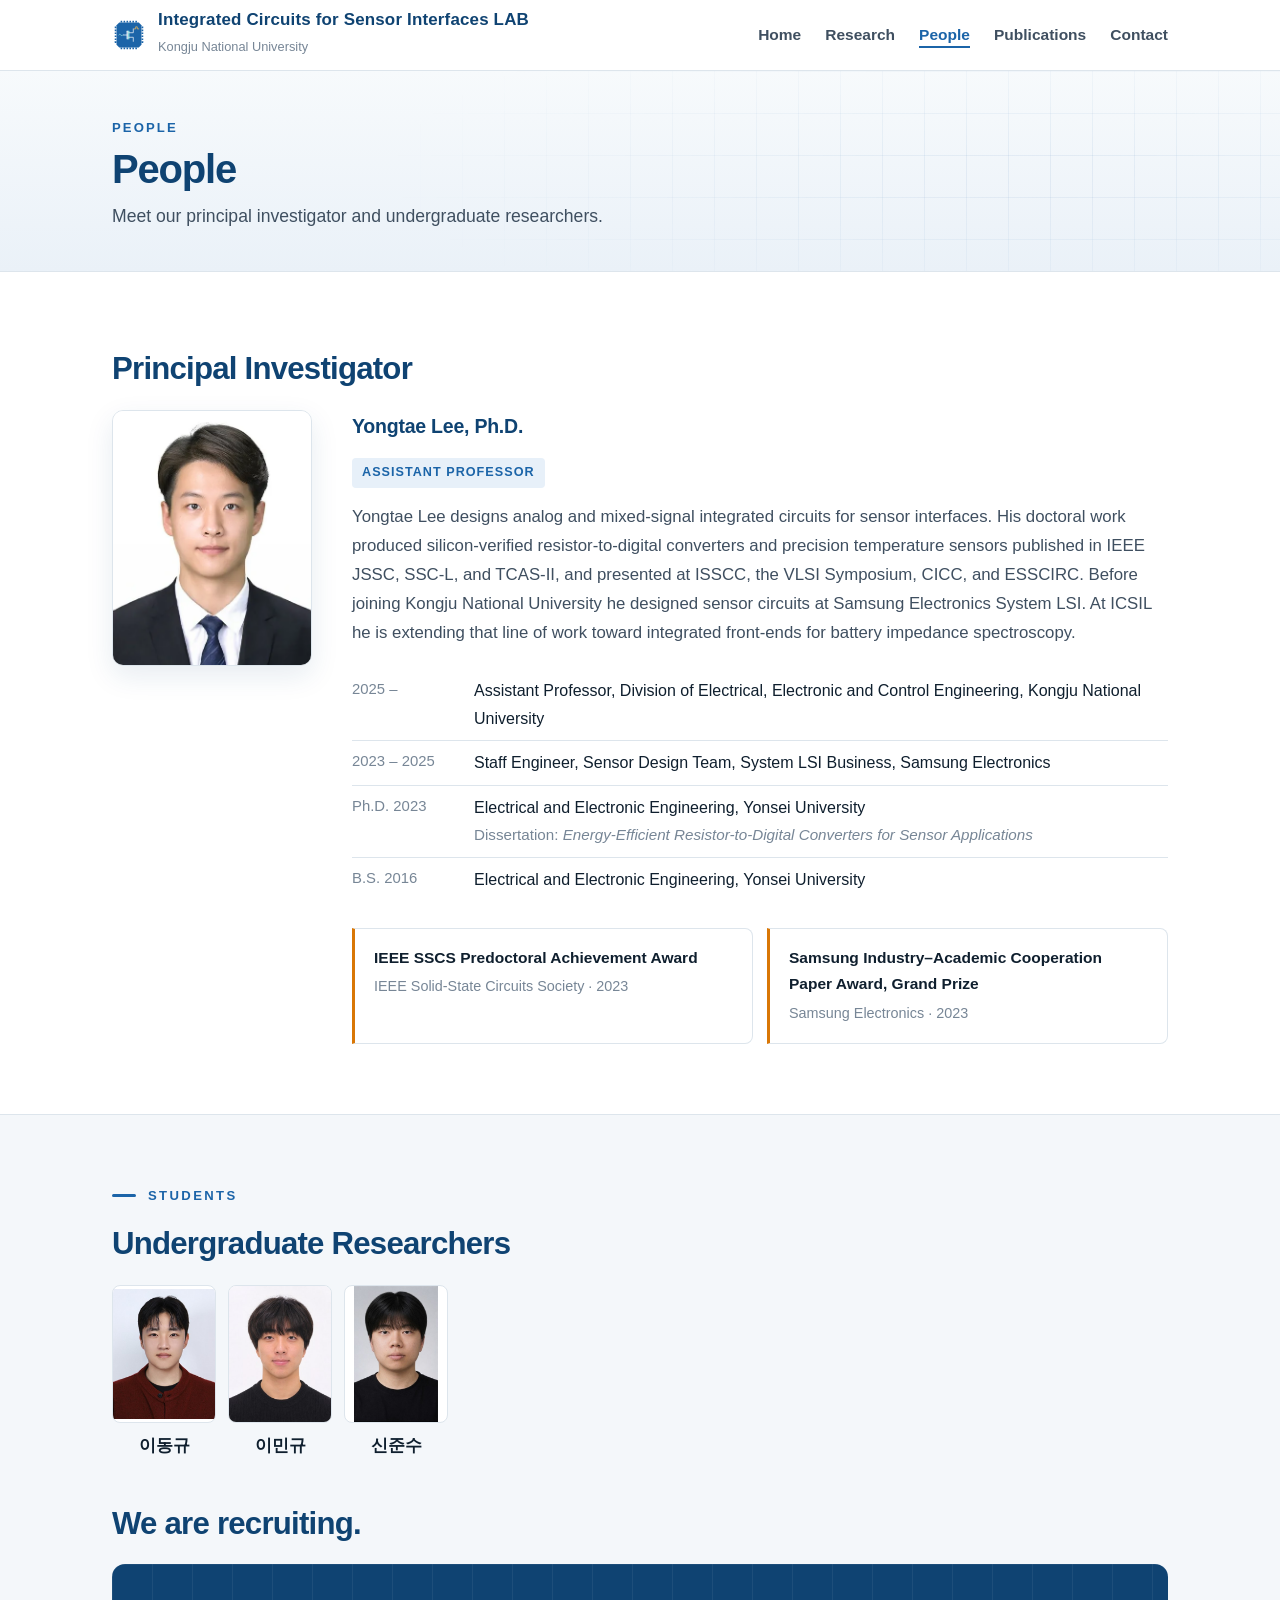
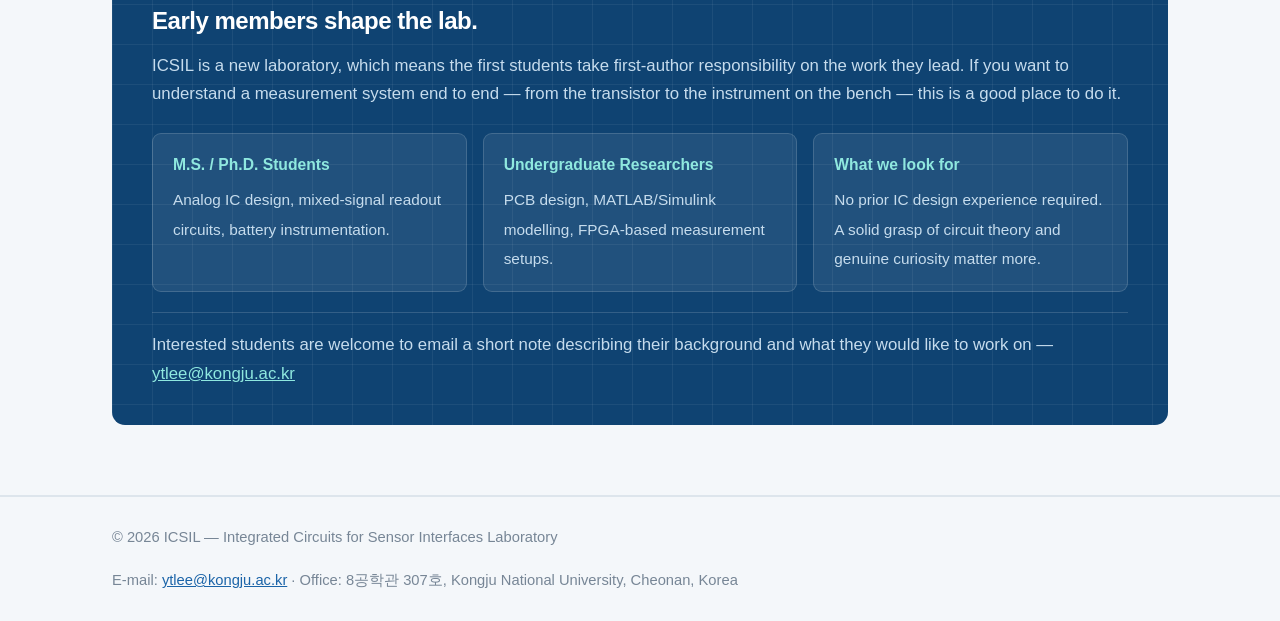
==== commit becdbb25: "Add files via upload" ====
--- a/people.html
+++ b/people.html
@@ -6,7 +6,7 @@
 <title>People — ICSIL</title>
 <meta name="description" content="ICSIL at Kongju National University designs low-power CMOS analog front-ends for sensor interfaces.">
 <link rel="icon" href="img/favicon.svg" type="image/svg+xml">
-<link rel="stylesheet" href="style.css">
+<link rel="stylesheet" href="style.css?v=portraits2">
 </head>
 <body>
 <nav>
@@ -100,15 +100,6 @@
       <figure><img src="img/mingyu.jpg" alt="" loading="lazy"><figcaption lang="ko">이민규</figcaption></figure>
       <figure><img src="img/junsu.jpg" alt="" loading="lazy"><figcaption lang="ko">신준수</figcaption></figure>
     </div>
-    <article id="student-award-2026" class="award student-award">
-      <img src="img/award-2026.jpg" alt="The three ICSIL students holding their silver award at the ceremony" loading="lazy">
-      <div>
-        <time class="newsdate" datetime="2026-11-13">2026.11.13</time>
-        <h3>Silver Award · 2026 Creative Circuit Design Challenge</h3>
-        <p><span lang="ko">이동규, 이민규, 신준수</span> won silver in the analog category for their high-precision solar tracking system. The design uses eight optical sensing channels with transimpedance amplifiers.</p>
-        <a href="award-2026.pdf">View the award announcement (PDF, Korean)</a>
-      </div>
-    </article>
     <p class="sechead">We are recruiting.</p>
     <div class="recruit">
       <h3>Early members shape the lab.</h3>
--- a/style.css
+++ b/style.css
@@ -237,11 +237,11 @@
 
 .student-portraits {
   display: grid;
-  grid-template-columns: repeat(auto-fit, minmax(min(150px, 100%), 190px));
-  gap: 20px;
+  grid-template-columns: repeat(3, minmax(0, 104px));
+  gap: 12px;
   margin-bottom: 36px;
 }
-.student-portraits figure { margin: 0; }
+.student-portraits figure { margin: 0; text-align: center; }
 .student-portraits img {
   display: block;
   width: 100%;
@@ -252,8 +252,3 @@
   border-radius: 8px;
 }
 .student-portraits figcaption { margin-top: 8px; font-weight: 700; }
-.student-award { display: flex; flex-wrap: wrap; align-items: center; gap: 20px; margin-bottom: 36px; }
-.student-award img { width: min(100%, 270px); height: auto; border-radius: 6px; }
-.student-award div { flex: 1 1 250px; }
-.student-award p { margin: 8px 0; }
-.student-award p span { color: inherit; font-size: inherit; }
